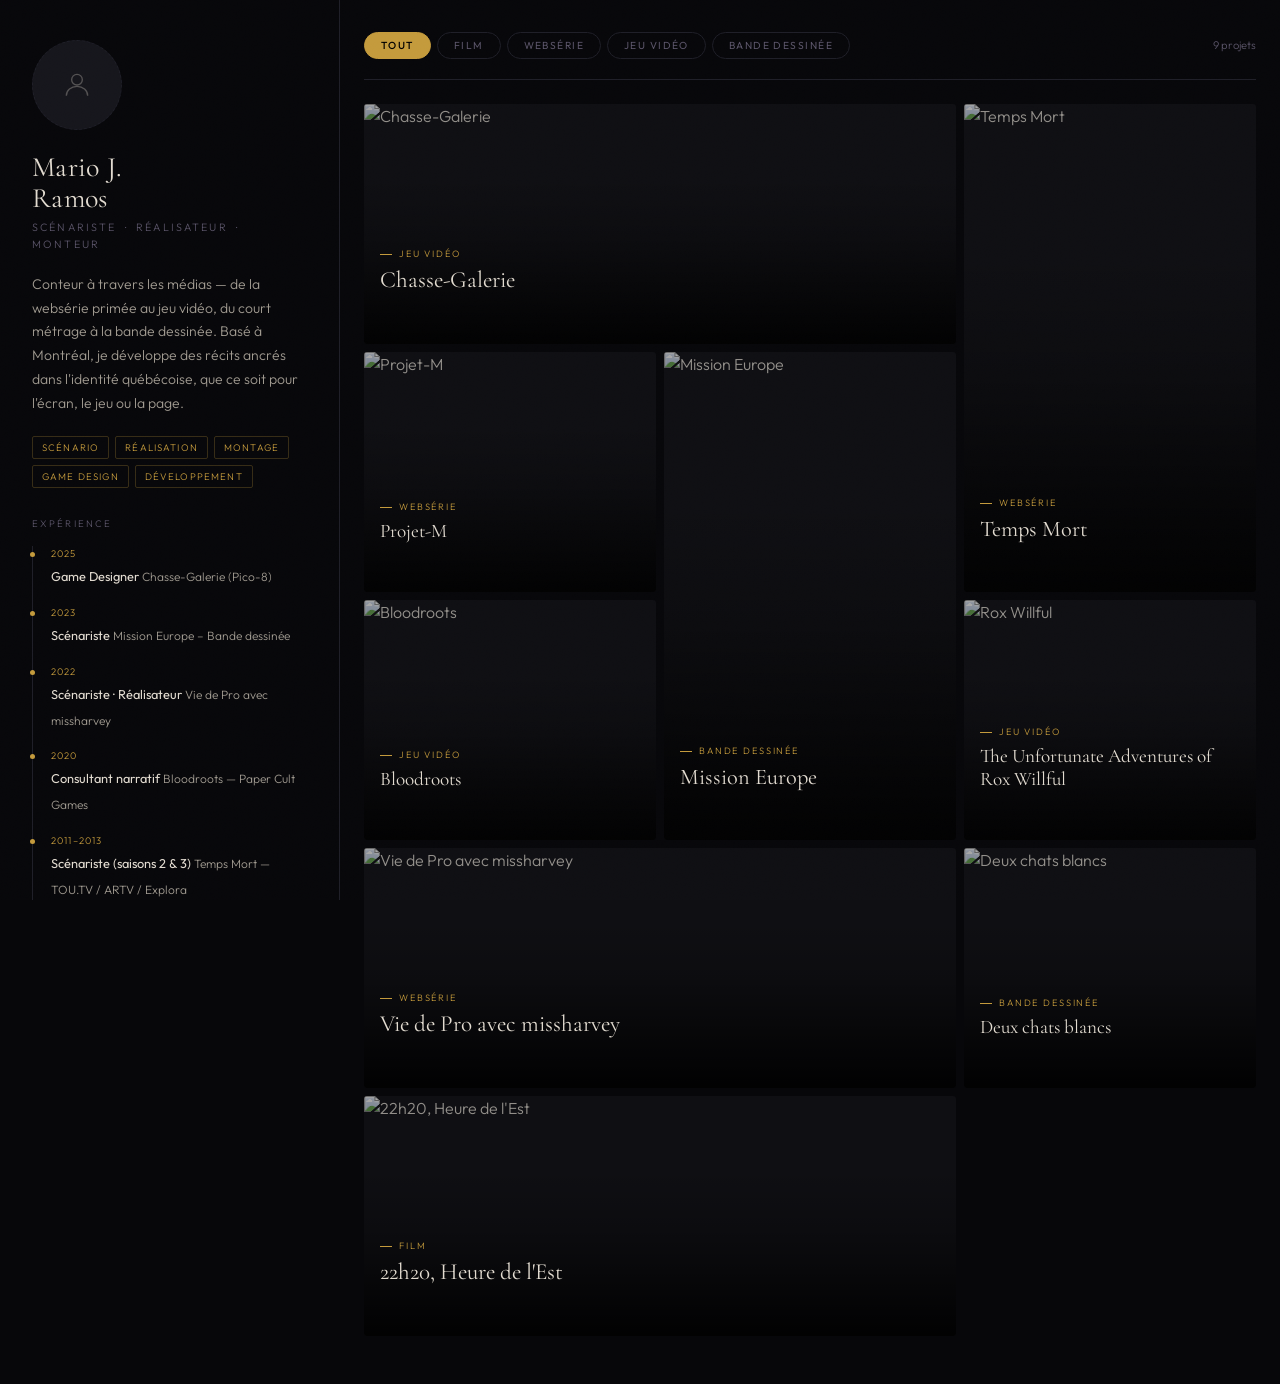
==== index.html @ 407edef1 "Add files via upload" ====
<!DOCTYPE html>
<html lang="fr">
<head>
<meta charset="UTF-8">
<meta name="viewport" content="width=device-width, initial-scale=1.0">
<title>Mario J. Ramos — Scénariste · Réalisateur · Monteur</title>
<link rel="stylesheet" href="style.css">
</head>
<body>

<div class="layout">

  <!-- ══════════════════════════════
       LEFT PANEL — Bio & Resume
  ══════════════════════════════ -->
  <aside class="panel-left">

    <!-- Headshot — replace src with your photo -->
    <!-- <img src="headshot.jpg" alt="Mario J. Ramos" class="headshot"> -->
    <div class="headshot-placeholder" title="Remplacer par votre photo">
      <svg viewBox="0 0 24 24" fill="none" stroke="currentColor" stroke-width="1">
        <circle cx="12" cy="8" r="4"/><path d="M4 20c0-4 3.6-7 8-7s8 3 8 7"/>
      </svg>
    </div>

    <h1 class="panel-name">Mario J.<br>Ramos</h1>
    <p class="panel-title">Scénariste &nbsp;·&nbsp; Réalisateur &nbsp;·&nbsp; Monteur</p>

    <p class="panel-bio">
      <!-- Replace with your own bio text -->
      Conteur à travers les médias — de la websérie primée au jeu vidéo, du court métrage à la bande dessinée. Basé à Montréal, je développe des récits ancrés dans l'identité québécoise, que ce soit pour l'écran, le jeu ou la page.
    </p>

    <div class="disciplines" style="margin-bottom:28px">
      <span class="chip chip-accent">Scénario</span>
      <span class="chip chip-accent">Réalisation</span>
      <span class="chip chip-accent">Montage</span>
      <span class="chip chip-accent">Game Design</span>
      <span class="chip chip-accent">Développement</span>
    </div>

    <!-- Experience -->
    <p class="section-label">Expérience</p>
    <ul class="timeline">
      <li>
        <span class="tl-year">2025</span>
        <span class="tl-role">Game Designer</span>
        <span class="tl-org">Chasse-Galerie (Pico-8)</span>
      </li>
      <li>
        <span class="tl-year">2023</span>
        <span class="tl-role">Scénariste</span>
        <span class="tl-org">Mission Europe – Bande dessinée</span>
      </li>
      <li>
        <span class="tl-year">2022</span>
        <span class="tl-role">Scénariste · Réalisateur</span>
        <span class="tl-org">Vie de Pro avec missharvey</span>
      </li>
      <li>
        <span class="tl-year">2020</span>
        <span class="tl-role">Consultant narratif</span>
        <span class="tl-org">Bloodroots — Paper Cult Games</span>
      </li>
      <li>
        <span class="tl-year">2011–2013</span>
        <span class="tl-role">Scénariste (saisons 2 &amp; 3)</span>
        <span class="tl-org">Temps Mort — TOU.TV / ARTV / Explora</span>
      </li>
      <li>
        <span class="tl-year">2015</span>
        <span class="tl-role">Scénariste · Réalisateur · Monteur</span>
        <span class="tl-org">22h20, Heure de l'Est — court métrage</span>
      </li>
      <li>
        <span class="tl-year">2015</span>
        <span class="tl-role">Scénariste · Réalisateur</span>
        <span class="tl-org">Projet-M — websérie</span>
      </li>
    </ul>

    <!-- Education — add yours if needed -->
    <!-- <p class="section-label">Formation</p>
    <ul class="timeline">
      <li>
        <span class="tl-year">XXXX</span>
        <span class="tl-role">Titre du diplôme</span>
        <span class="tl-org">Nom de l'institution</span>
      </li>
    </ul> -->

    <div class="contact-block">
      <p class="section-label" style="margin-bottom:12px">Contact</p>
      <div class="contact-item">
        <svg class="contact-icon" viewBox="0 0 24 24" fill="none" stroke="currentColor" stroke-width="1.5"><path d="M3 5h18v14H3V5zm0 0l9 8 9-8"/></svg>
        <a href="mailto:mjramos86@gmail.com">mjramos86@gmail.com</a>
      </div>
      <div class="contact-item">
        <svg class="contact-icon" viewBox="0 0 24 24" fill="none" stroke="currentColor" stroke-width="1.5"><path d="M6.62 10.79a15.05 15.05 0 006.59 6.59l2.2-2.2a1 1 0 011.01-.24 11.5 11.5 0 003.6.57 1 1 0 011 1V20a1 1 0 01-1 1A17 17 0 013 4a1 1 0 011-1h3.5a1 1 0 011 1c0 1.25.2 2.45.57 3.6a1 1 0 01-.25 1.01l-2.2 2.18z"/></svg>
        <a href="tel:4383218825">438-321-8825</a>
      </div>
    </div>

  </aside>

  <!-- ══════════════════════════════
       RIGHT PANEL — Projects Grid
  ══════════════════════════════ -->
  <main class="panel-right">

    <!-- Filter bar -->
    <div class="filter-bar">
      <button class="fb active" data-f="all">Tout</button>
      <button class="fb" data-f="film">Film</button>
      <button class="fb" data-f="webserie">Websérie</button>
      <button class="fb" data-f="jeu">Jeu vidéo</button>
      <button class="fb" data-f="bd">Bande dessinée</button>
      <span class="count" id="proj-count">9 projets</span>
    </div>

    <!-- Bento grid -->
    <div class="bento" id="grid">

      <a href="projet/chasse-galerie.html" class="card wide" data-cat="jeu">
        <img src="https://mariojramos.com/wp-content/uploads/2025/03/chasse-galerie.png" alt="Chasse-Galerie" loading="lazy">
        <div class="card-overlay">
          <span class="card-tag">Jeu vidéo</span>
          <h2>Chasse-Galerie</h2>
          <div class="card-roles">
            <span class="chip">Game Designer</span>
          </div>
        </div>
        <span class="card-year">2025</span>
      </a>

      <a href="projet/temps-mort.html" class="card tall" data-cat="webserie">
        <img src="https://mariojramos.com/wp-content/uploads/2015/01/76883_10151271764670090_1441845522_n.jpg" alt="Temps Mort" loading="lazy">
        <div class="card-overlay">
          <span class="card-tag">Websérie</span>
          <h2>Temps Mort</h2>
          <div class="card-roles">
            <span class="chip">Scénariste</span>
          </div>
        </div>
        <span class="card-year">2011–2013</span>
      </a>

      <a href="projet/projet-m.html" class="card" data-cat="webserie">
        <img src="https://mariojramos.com/wp-content/uploads/2015/01/1234352_351280698339808_512749331_n.jpg" alt="Projet-M" loading="lazy">
        <div class="card-overlay">
          <span class="card-tag">Websérie</span>
          <h2>Projet-M</h2>
          <div class="card-roles">
            <span class="chip">Scénariste</span>
            <span class="chip">Réalisateur</span>
          </div>
        </div>
        <span class="card-year">2015</span>
      </a>

      <a href="projet/mission-europe.html" class="card tall" data-cat="bd">
        <img src="https://mariojramos.com/wp-content/uploads/2015/01/capture-d_ecc81cran-2017-01-24-acc80-18-42-40.png" alt="Mission Europe" loading="lazy">
        <div class="card-overlay">
          <span class="card-tag">Bande dessinée</span>
          <h2>Mission Europe</h2>
          <div class="card-roles">
            <span class="chip">Scénariste</span>
          </div>
        </div>
        <span class="card-year">2023</span>
      </a>

      <a href="projet/bloodroots.html" class="card" data-cat="jeu">
        <img src="https://mariojramos.com/wp-content/uploads/2020/04/maxresdefault.jpg" alt="Bloodroots" loading="lazy">
        <div class="card-overlay">
          <span class="card-tag">Jeu vidéo</span>
          <h2>Bloodroots</h2>
          <div class="card-roles">
            <span class="chip">Consultant narratif</span>
          </div>
        </div>
        <span class="card-year">2020</span>
      </a>

      <a href="projet/vie-de-pro.html" class="card wide" data-cat="webserie">
        <img src="https://mariojramos.com/wp-content/uploads/2022/03/vie-de-pro.png" alt="Vie de Pro avec missharvey" loading="lazy">
        <div class="card-overlay">
          <span class="card-tag">Websérie</span>
          <h2>Vie de Pro avec missharvey</h2>
          <div class="card-roles">
            <span class="chip">Scénariste</span>
            <span class="chip">Réalisateur</span>
          </div>
        </div>
        <span class="card-year">2022</span>
      </a>

      <a href="projet/rox-willful.html" class="card" data-cat="jeu">
        <img src="https://mariojramos.com/wp-content/uploads/2016/02/13002570_1077480162325912_2321356132749837090_o.jpg" alt="Rox Willful" loading="lazy">
        <div class="card-overlay">
          <span class="card-tag">Jeu vidéo</span>
          <h2>The Unfortunate Adventures of Rox Willful</h2>
          <div class="card-roles">
            <span class="chip">Scénariste</span>
          </div>
        </div>
        <span class="card-year">2016</span>
      </a>

      <a href="projet/deux-chats-blancs.html" class="card" data-cat="bd">
        <img src="https://mariojramos.com/wp-content/uploads/2015/10/capture-d_ecc81cran-2017-01-24-acc80-19-10-22.png" alt="Deux chats blancs" loading="lazy">
        <div class="card-overlay">
          <span class="card-tag">Bande dessinée</span>
          <h2>Deux chats blancs</h2>
          <div class="card-roles">
            <span class="chip">Scénariste</span>
          </div>
        </div>
        <span class="card-year">2015</span>
      </a>

      <a href="projet/22h20.html" class="card wide" data-cat="film">
        <img src="https://mariojramos.com/wp-content/uploads/2015/01/capture-d_ecc81cran-2017-01-24-acc80-20-22-22.png" alt="22h20, Heure de l'Est" loading="lazy">
        <div class="card-overlay">
          <span class="card-tag">Film</span>
          <h2>22h20, Heure de l'Est</h2>
          <div class="card-roles">
            <span class="chip">Scénariste</span>
            <span class="chip">Réalisateur</span>
            <span class="chip">Monteur</span>
          </div>
        </div>
        <span class="card-year">2013</span>
      </a>

    </div><!-- /bento -->
  </main>

</div><!-- /layout -->

<script>
  const btns = document.querySelectorAll('.fb');
  const cards = document.querySelectorAll('.card');
  const countEl = document.getElementById('proj-count');

  btns.forEach(btn => {
    btn.addEventListener('click', () => {
      btns.forEach(b => b.classList.remove('active'));
      btn.classList.add('active');
      const f = btn.dataset.f;
      let visible = 0;
      cards.forEach(c => {
        const show = f === 'all' || c.dataset.cat === f;
        c.classList.toggle('hidden', !show);
        if (show) visible++;
      });
      countEl.textContent = visible + ' projet' + (visible > 1 ? 's' : '');
    });
  });
</script>

</body>
</html>
---- style.css ----
/* ─────────────────────────────────────────
   Mario J. Ramos — Portfolio
   style.css
───────────────────────────────────────── */

@import url('https://fonts.googleapis.com/css2?family=Cormorant+Garamond:ital,wght@0,300;0,400;0,600;1,300;1,400&family=Outfit:wght@200;300;400;500&display=swap');

*, *::before, *::after { margin: 0; padding: 0; box-sizing: border-box; }

:root {
  --bg:         #07070a;
  --surface:    #0f0f13;
  --surface2:   #16161c;
  --border:     #1f1f28;
  --text:       #e2dbd0;
  --text-dim:   #a09a90;
  --muted:      #5a5468;
  --accent:     #c49a3c;
  --accent-dim: rgba(196,154,60,.25);
  --accent-glow:rgba(196,154,60,.08);

  --serif:  'Cormorant Garamond', Georgia, serif;
  --sans:   'Outfit', system-ui, sans-serif;

  --ease-out: cubic-bezier(.16,1,.3,1);
}

html { font-size: 16px; scroll-behavior: smooth; }

body {
  background: var(--bg);
  color: var(--text);
  font-family: var(--sans);
  font-weight: 300;
  line-height: 1.6;
  -webkit-font-smoothing: antialiased;
  overflow-x: hidden;
}

/* Grain overlay */
body::after {
  content: '';
  position: fixed; inset: 0;
  pointer-events: none; z-index: 999;
  background-image: url("data:image/svg+xml,%3Csvg xmlns='http://www.w3.org/2000/svg' width='300' height='300'%3E%3Cfilter id='n'%3E%3CfeTurbulence type='fractalNoise' baseFrequency='.75' numOctaves='4' stitchTiles='stitch'/%3E%3C/filter%3E%3Crect width='300' height='300' filter='url(%23n)' opacity='1'/%3E%3C/svg%3E");
  opacity: .035;
  mix-blend-mode: overlay;
}

a { color: inherit; text-decoration: none; }
img { display: block; max-width: 100%; }

/* ──── TYPOGRAPHY ──── */
h1, h2, h3 { font-family: var(--serif); font-weight: 400; line-height: 1.15; }

.label {
  font-size: .62rem;
  letter-spacing: .2em;
  text-transform: uppercase;
  color: var(--muted);
}
.label-accent {
  font-size: .62rem;
  letter-spacing: .18em;
  text-transform: uppercase;
  color: var(--accent);
}

/* ──── SCROLLBAR ──── */
::-webkit-scrollbar { width: 4px; }
::-webkit-scrollbar-track { background: var(--bg); }
::-webkit-scrollbar-thumb { background: var(--border); border-radius: 2px; }

/* ──── CHIP / TAG ──── */
.chip {
  display: inline-block;
  padding: 3px 9px;
  border: 1px solid var(--border);
  border-radius: 2px;
  font-size: .6rem;
  letter-spacing: .12em;
  text-transform: uppercase;
  color: var(--text-dim);
}
.chip-accent {
  border-color: var(--accent-dim);
  color: var(--accent);
}

/* ──── LINE SEPARATOR ──── */
.sep {
  width: 32px; height: 1px;
  background: var(--accent);
  margin: 18px 0;
}

/* ──── BUTTON ──── */
.btn {
  display: inline-flex; align-items: center; gap: 8px;
  padding: 10px 20px;
  border: 1px solid var(--border);
  border-radius: 2px;
  font-family: var(--sans); font-size: .7rem;
  letter-spacing: .14em; text-transform: uppercase;
  color: var(--text-dim);
  background: transparent;
  cursor: pointer;
  transition: border-color .2s, color .2s, background .2s;
}
.btn:hover {
  border-color: var(--accent-dim);
  color: var(--text);
  background: var(--accent-glow);
}
.btn-filled {
  background: var(--accent);
  border-color: var(--accent);
  color: #000;
  font-weight: 500;
}
.btn-filled:hover {
  background: #d4aa44;
  border-color: #d4aa44;
  color: #000;
}

/* ──── ANIMATIONS ──── */
@keyframes fadeUp {
  from { opacity: 0; transform: translateY(16px); }
  to   { opacity: 1; transform: translateY(0); }
}
@keyframes fadeIn {
  from { opacity: 0; }
  to   { opacity: 1; }
}

/* ════════════════════════════════════════
   INDEX PAGE — SPLIT LAYOUT
════════════════════════════════════════ */

.layout {
  display: grid;
  grid-template-columns: 340px 1fr;
  min-height: 100vh;
}

/* ── LEFT PANEL ── */
.panel-left {
  position: sticky; top: 0; height: 100vh;
  overflow-y: auto;
  border-right: 1px solid var(--border);
  display: flex; flex-direction: column;
  padding: 40px 32px;
  animation: fadeIn .6s ease both;
}
.panel-left::-webkit-scrollbar { width: 0; }

.headshot {
  width: 90px; height: 90px;
  border-radius: 50%;
  object-fit: cover;
  border: 1px solid var(--border);
  margin-bottom: 22px;
  background: var(--surface2);
}
.headshot-placeholder {
  width: 90px; height: 90px;
  border-radius: 50%;
  border: 1px dashed var(--border);
  margin-bottom: 22px;
  background: var(--surface2);
  display: flex; align-items: center; justify-content: center;
  flex-shrink: 0;
}
.headshot-placeholder svg { width: 32px; height: 32px; opacity: .3; }

.panel-name {
  font-family: var(--serif);
  font-size: 1.75rem;
  font-weight: 400;
  letter-spacing: .01em;
  line-height: 1.1;
  color: var(--text);
}
.panel-title {
  font-size: .67rem;
  letter-spacing: .2em;
  text-transform: uppercase;
  color: var(--muted);
  margin-top: 5px;
  margin-bottom: 20px;
}

.panel-bio {
  font-size: .875rem;
  color: var(--text-dim);
  line-height: 1.7;
  margin-bottom: 20px;
}

/* Disciplines */
.disciplines {
  display: flex; flex-wrap: wrap; gap: 6px;
  margin-bottom: 24px;
}

/* Experience timeline */
.section-label {
  font-size: .6rem;
  letter-spacing: .22em;
  text-transform: uppercase;
  color: var(--muted);
  margin-bottom: 14px;
}
.timeline { list-style: none; margin-bottom: 28px; }
.timeline li {
  position: relative;
  padding-left: 18px;
  padding-bottom: 16px;
  border-left: 1px solid var(--border);
}
.timeline li:last-child { padding-bottom: 0; border-left-color: transparent; }
.timeline li::before {
  content: '';
  position: absolute; left: -3px; top: 6px;
  width: 5px; height: 5px;
  border-radius: 50%;
  background: var(--accent);
}
.tl-year {
  font-size: .6rem; letter-spacing: .12em;
  color: var(--accent); text-transform: uppercase;
  display: block; margin-bottom: 2px;
}
.tl-role {
  font-size: .8rem;
  color: var(--text);
  font-weight: 400;
}
.tl-org {
  font-size: .75rem;
  color: var(--text-dim);
}

/* Contact */
.contact-block { margin-top: auto; padding-top: 24px; }
.contact-item {
  display: flex; align-items: center; gap: 8px;
  font-size: .78rem;
  color: var(--text-dim);
  margin-bottom: 8px;
}
.contact-item a { transition: color .2s; }
.contact-item a:hover { color: var(--accent); }
.contact-icon { width: 14px; height: 14px; opacity: .5; flex-shrink: 0; }

/* ── RIGHT PANEL ── */
.panel-right {
  padding: 32px 24px 48px;
  animation: fadeIn .6s .1s ease both;
}

/* Filter bar */
.filter-bar {
  display: flex; flex-wrap: wrap; gap: 6px;
  margin-bottom: 24px;
  padding-bottom: 20px;
  border-bottom: 1px solid var(--border);
}
.filter-bar .count {
  margin-left: auto;
  font-size: .7rem;
  color: var(--muted);
  align-self: center;
}

.fb {
  padding: 6px 16px;
  border-radius: 100px;
  border: 1px solid var(--border);
  background: transparent;
  color: var(--muted);
  font-family: var(--sans); font-size: .64rem;
  font-weight: 400;
  letter-spacing: .14em; text-transform: uppercase;
  cursor: pointer;
  transition: all .2s ease;
}
.fb:hover { border-color: var(--accent-dim); color: var(--text); }
.fb.active {
  background: var(--accent);
  border-color: var(--accent);
  color: #000; font-weight: 500;
}

/* Bento grid */
.bento {
  display: grid;
  grid-template-columns: repeat(3, 1fr);
  grid-auto-rows: 240px;
  gap: 8px;
  grid-auto-flow: dense;
}

/* Cards */
.card {
  position: relative; overflow: hidden;
  border-radius: 3px;
  background: var(--surface);
  display: block;
  cursor: pointer;
  transition: box-shadow .3s ease;
  animation: fadeUp .5s var(--ease-out) both;
}
.card:hover { box-shadow: 0 0 0 1px var(--accent-dim); }
.card.wide  { grid-column: span 2; }
.card.tall  { grid-row: span 2; }
.card.hidden { display: none !important; }

.card img {
  width: 100%; height: 100%; object-fit: cover;
  transition: transform .65s var(--ease-out), filter .4s ease;
  filter: brightness(.65) saturate(.7);
}
.card:hover img { transform: scale(1.06); filter: brightness(.42) saturate(.55); }

.card-overlay {
  position: absolute; inset: 0;
  background: linear-gradient(to top, rgba(0,0,0,.9) 0%, rgba(0,0,0,.2) 45%, transparent 70%);
  display: flex; flex-direction: column; justify-content: flex-end;
  padding: 18px 16px;
}

.card-tag {
  display: inline-flex; align-items: center; gap: 7px;
  font-size: .58rem; letter-spacing: .2em; text-transform: uppercase;
  color: var(--accent); margin-bottom: 5px;
}
.card-tag::before {
  content: ''; width: 12px; height: 1px;
  background: var(--accent); flex-shrink: 0;
}

.card h2 {
  font-size: 1.2rem; font-weight: 400;
  color: var(--text); line-height: 1.2;
}
.card.wide h2 { font-size: 1.45rem; }
.card.tall h2 { font-size: 1.4rem; }

.card-roles {
  margin-top: 8px; display: flex; flex-wrap: wrap; gap: 4px;
  opacity: 0; transform: translateY(6px);
  transition: opacity .25s ease, transform .25s ease;
}
.card:hover .card-roles { opacity: 1; transform: translateY(0); }

.card-year {
  position: absolute; top: 12px; right: 12px;
  font-size: .6rem; letter-spacing: .1em;
  color: var(--muted);
  opacity: 0; transition: opacity .25s ease;
}
.card:hover .card-year { opacity: 1; }

/* stagger delays */
.card:nth-child(1)  { animation-delay: .04s }
.card:nth-child(2)  { animation-delay: .09s }
.card:nth-child(3)  { animation-delay: .13s }
.card:nth-child(4)  { animation-delay: .17s }
.card:nth-child(5)  { animation-delay: .21s }
.card:nth-child(6)  { animation-delay: .25s }
.card:nth-child(7)  { animation-delay: .29s }
.card:nth-child(8)  { animation-delay: .33s }
.card:nth-child(9)  { animation-delay: .37s }


/* ════════════════════════════════════════
   PROJET DETAIL PAGE
════════════════════════════════════════ */

.detail-header {
  position: sticky; top: 0; z-index: 10;
  padding: 16px 40px;
  display: flex; align-items: center; gap: 16px;
  background: rgba(7,7,10,.92); backdrop-filter: blur(16px);
  border-bottom: 1px solid var(--border);
}
.back-btn {
  display: inline-flex; align-items: center; gap: 7px;
  font-size: .65rem; letter-spacing: .16em; text-transform: uppercase;
  color: var(--muted);
  transition: color .2s;
}
.back-btn:hover { color: var(--accent); }
.back-btn svg { width: 14px; height: 14px; }

.detail-site-name {
  font-family: var(--serif);
  font-size: 1rem; font-weight: 400;
  color: var(--text-dim);
}

.detail-body {
  max-width: 900px;
  margin: 0 auto;
  padding: 56px 40px 80px;
  animation: fadeUp .5s var(--ease-out) both;
}

/* Hero image */
.detail-hero {
  width: 100%; aspect-ratio: 16/7;
  object-fit: cover;
  border-radius: 3px;
  margin-bottom: 36px;
  border: 1px solid var(--border);
  filter: brightness(.85);
}

.detail-meta {
  display: flex; flex-wrap: wrap; align-items: flex-start;
  justify-content: space-between; gap: 16px;
  margin-bottom: 28px;
}
.detail-meta-left {}
.detail-category {
  display: inline-flex; align-items: center; gap: 7px;
  font-size: .62rem; letter-spacing: .2em; text-transform: uppercase;
  color: var(--accent); margin-bottom: 8px;
}
.detail-category::before {
  content: ''; width: 14px; height: 1px;
  background: var(--accent);
}
.detail-title {
  font-size: 2.6rem; font-weight: 400;
  color: var(--text); line-height: 1.05;
  margin-bottom: 12px;
}
.detail-roles { display: flex; flex-wrap: wrap; gap: 6px; }

.detail-year {
  font-family: var(--serif);
  font-size: 3rem; font-weight: 300;
  color: var(--muted); line-height: 1;
  flex-shrink: 0;
}

.sep { width: 40px; height: 1px; background: var(--border); margin: 28px 0; }

.detail-description {
  font-size: 1.05rem;
  color: var(--text-dim);
  line-height: 1.8;
  max-width: 680px;
  margin-bottom: 36px;
}

/* Video embed */
.video-wrap {
  position: relative;
  width: 100%; padding-top: 56.25%; /* 16:9 */
  background: var(--surface);
  border-radius: 3px;
  border: 1px solid var(--border);
  overflow: hidden;
  margin-bottom: 36px;
}
.video-wrap iframe {
  position: absolute; inset: 0;
  width: 100%; height: 100%;
  border: 0;
}
.video-placeholder {
  position: absolute; inset: 0;
  display: flex; flex-direction: column;
  align-items: center; justify-content: center; gap: 12px;
  color: var(--muted);
}
.video-placeholder .play-icon {
  width: 52px; height: 52px;
  border: 1px solid var(--border);
  border-radius: 50%;
  display: flex; align-items: center; justify-content: center;
  opacity: .5;
}
.video-placeholder p {
  font-size: .7rem; letter-spacing: .12em;
  text-transform: uppercase;
}

/* Awards / festivals */
.awards-section { margin-bottom: 36px; }
.awards-section h3 {
  font-size: .62rem; letter-spacing: .2em; text-transform: uppercase;
  color: var(--muted); margin-bottom: 14px;
}
.awards-list { list-style: none; }
.awards-list li {
  display: flex; align-items: baseline; gap: 10px;
  padding: 9px 0;
  border-bottom: 1px solid var(--border);
  font-size: .82rem; color: var(--text-dim);
}
.awards-list li:first-child { border-top: 1px solid var(--border); }
.award-badge {
  font-size: .6rem; letter-spacing: .1em; text-transform: uppercase;
  padding: 2px 6px; border-radius: 2px;
  background: var(--accent-dim);
  color: var(--accent);
  flex-shrink: 0;
}

/* Prev / next nav */
.proj-nav {
  display: flex; justify-content: space-between;
  padding-top: 32px;
  border-top: 1px solid var(--border);
  margin-top: 48px;
  gap: 16px;
}
.proj-nav-item {
  display: flex; flex-direction: column; gap: 5px;
  max-width: 45%;
}
.proj-nav-item.right { text-align: right; align-items: flex-end; }
.proj-nav-label {
  font-size: .6rem; letter-spacing: .2em; text-transform: uppercase;
  color: var(--muted);
}
.proj-nav-title {
  font-family: var(--serif);
  font-size: 1.1rem;
  color: var(--text-dim);
  transition: color .2s;
}
.proj-nav-item:hover .proj-nav-title { color: var(--accent); }

/* ════════════════════════════════════════
   RESPONSIVE
════════════════════════════════════════ */

@media (max-width: 1100px) {
  .bento { grid-template-columns: repeat(2,1fr); }
  .card.wide { grid-column: span 2; }
}

@media (max-width: 860px) {
  .layout { grid-template-columns: 1fr; }
  .panel-left {
    position: static; height: auto;
    border-right: none;
    border-bottom: 1px solid var(--border);
    padding: 28px 20px;
  }
  .contact-block { margin-top: 24px; }
  .panel-right { padding: 20px 16px 40px; }
  .bento { grid-template-columns: repeat(2,1fr); grid-auto-rows: 200px; }
}

@media (max-width: 540px) {
  .bento { grid-template-columns: 1fr; grid-auto-rows: 240px; }
  .card.wide, .card.tall { grid-column: span 1; grid-row: span 1; }
  .detail-body { padding: 32px 20px 60px; }
  .detail-title { font-size: 2rem; }
}
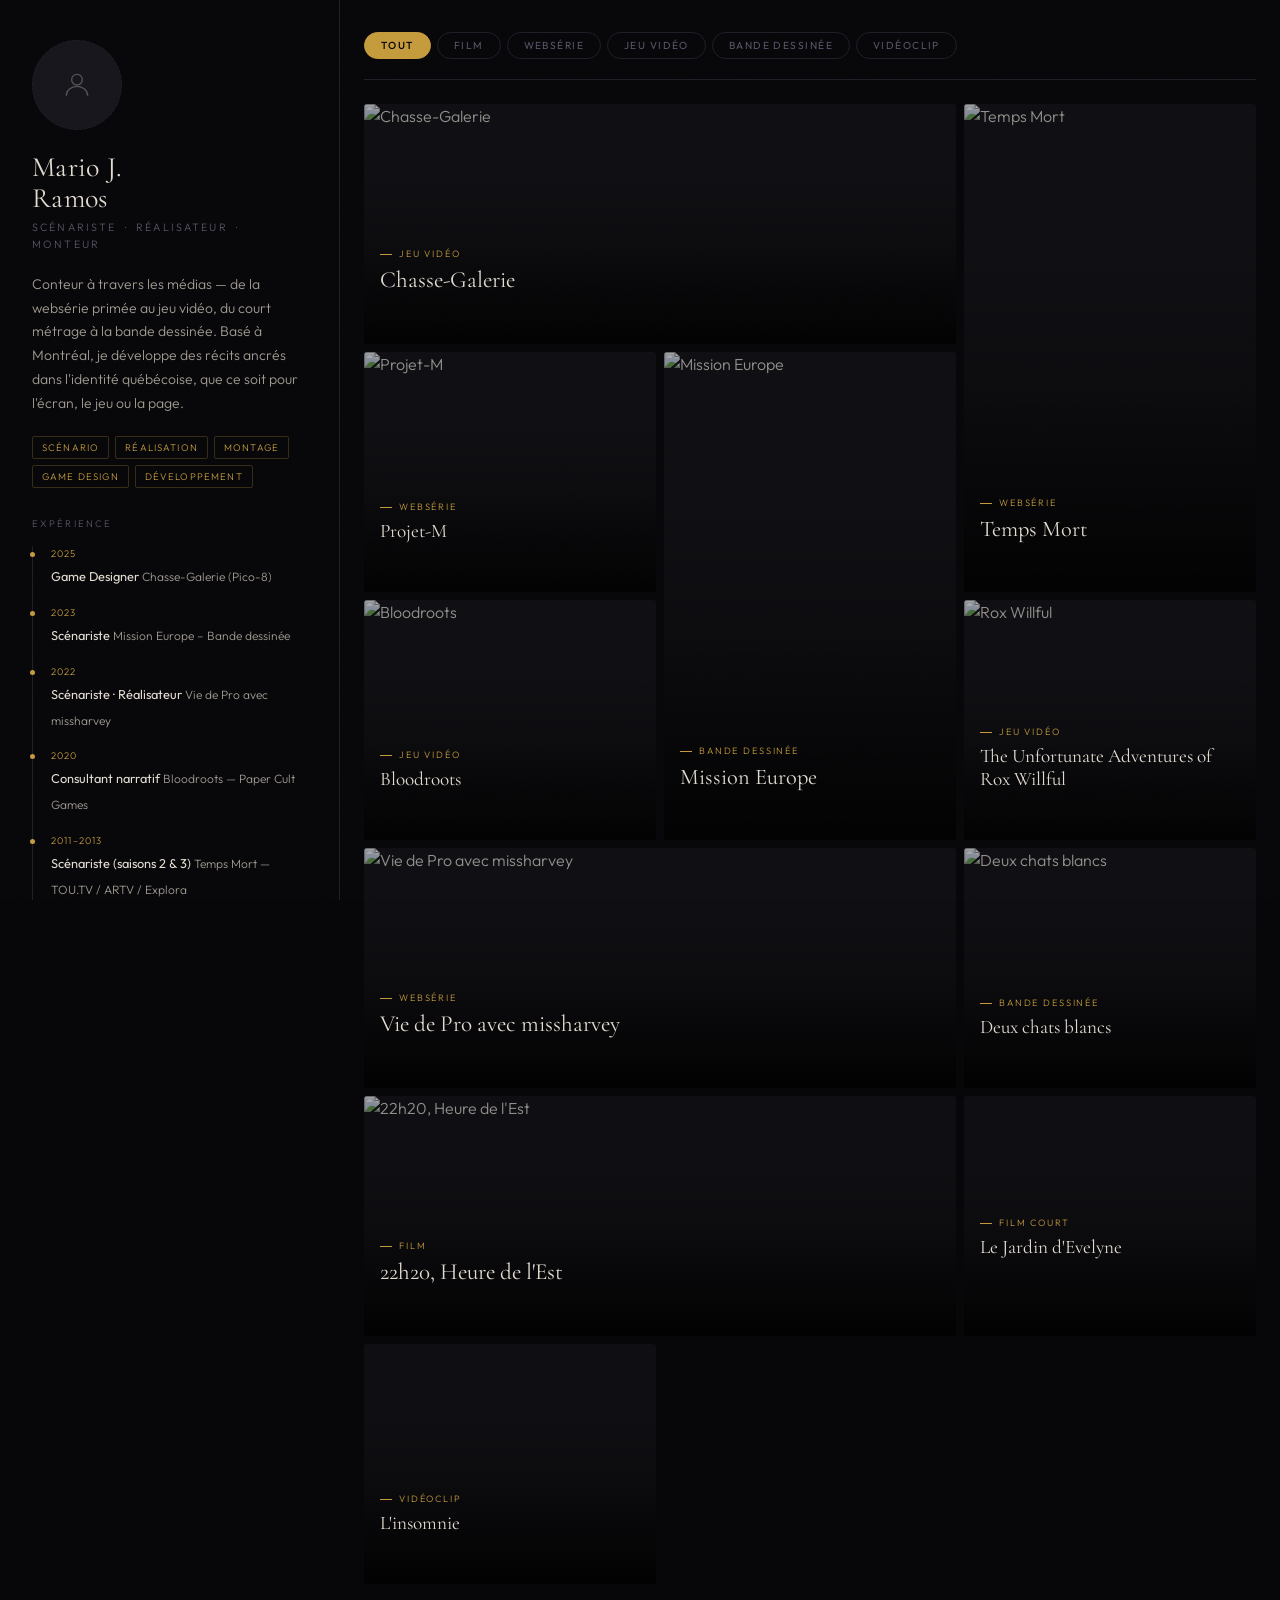
==== commit dc7c5c10: "Update index.html" ====
--- a/index.html
+++ b/index.html
@@ -27,7 +27,6 @@
     <p class="panel-title">Scénariste &nbsp;·&nbsp; Réalisateur &nbsp;·&nbsp; Monteur</p>
 
     <p class="panel-bio">
-      <!-- Replace with your own bio text -->
       Conteur à travers les médias — de la websérie primée au jeu vidéo, du court métrage à la bande dessinée. Basé à Montréal, je développe des récits ancrés dans l'identité québécoise, que ce soit pour l'écran, le jeu ou la page.
     </p>
 
@@ -39,7 +38,6 @@
       <span class="chip chip-accent">Développement</span>
     </div>
 
-    <!-- Experience -->
     <p class="section-label">Expérience</p>
     <ul class="timeline">
       <li>
@@ -78,16 +76,6 @@
         <span class="tl-org">Projet-M — websérie</span>
       </li>
     </ul>
-
-    <!-- Education — add yours if needed -->
-    <!-- <p class="section-label">Formation</p>
-    <ul class="timeline">
-      <li>
-        <span class="tl-year">XXXX</span>
-        <span class="tl-role">Titre du diplôme</span>
-        <span class="tl-org">Nom de l'institution</span>
-      </li>
-    </ul> -->
 
     <div class="contact-block">
       <p class="section-label" style="margin-bottom:12px">Contact</p>
@@ -108,20 +96,18 @@
   ══════════════════════════════ -->
   <main class="panel-right">
 
-    <!-- Filter bar -->
     <div class="filter-bar">
       <button class="fb active" data-f="all">Tout</button>
       <button class="fb" data-f="film">Film</button>
       <button class="fb" data-f="webserie">Websérie</button>
       <button class="fb" data-f="jeu">Jeu vidéo</button>
       <button class="fb" data-f="bd">Bande dessinée</button>
-      <span class="count" id="proj-count">9 projets</span>
-    </div>
-
-    <!-- Bento grid -->
+      <button class="fb" data-f="videoclip">Vidéoclip</button>
+    </div>
+
     <div class="bento" id="grid">
 
-      <a href="projet/chasse-galerie.html" class="card wide" data-cat="jeu">
+      <a href="chasse-galerie.html" class="card wide" data-cat="jeu">
         <img src="https://mariojramos.com/wp-content/uploads/2025/03/chasse-galerie.png" alt="Chasse-Galerie" loading="lazy">
         <div class="card-overlay">
           <span class="card-tag">Jeu vidéo</span>
@@ -133,7 +119,7 @@
         <span class="card-year">2025</span>
       </a>
 
-      <a href="projet/temps-mort.html" class="card tall" data-cat="webserie">
+      <a href="temps-mort.html" class="card tall" data-cat="webserie">
         <img src="https://mariojramos.com/wp-content/uploads/2015/01/76883_10151271764670090_1441845522_n.jpg" alt="Temps Mort" loading="lazy">
         <div class="card-overlay">
           <span class="card-tag">Websérie</span>
@@ -145,7 +131,7 @@
         <span class="card-year">2011–2013</span>
       </a>
 
-      <a href="projet/projet-m.html" class="card" data-cat="webserie">
+      <a href="projet-m.html" class="card" data-cat="webserie">
         <img src="https://mariojramos.com/wp-content/uploads/2015/01/1234352_351280698339808_512749331_n.jpg" alt="Projet-M" loading="lazy">
         <div class="card-overlay">
           <span class="card-tag">Websérie</span>
@@ -158,7 +144,7 @@
         <span class="card-year">2015</span>
       </a>
 
-      <a href="projet/mission-europe.html" class="card tall" data-cat="bd">
+      <a href="mission-europe.html" class="card tall" data-cat="bd">
         <img src="https://mariojramos.com/wp-content/uploads/2015/01/capture-d_ecc81cran-2017-01-24-acc80-18-42-40.png" alt="Mission Europe" loading="lazy">
         <div class="card-overlay">
           <span class="card-tag">Bande dessinée</span>
@@ -170,7 +156,7 @@
         <span class="card-year">2023</span>
       </a>
 
-      <a href="projet/bloodroots.html" class="card" data-cat="jeu">
+      <a href="bloodroots.html" class="card" data-cat="jeu">
         <img src="https://mariojramos.com/wp-content/uploads/2020/04/maxresdefault.jpg" alt="Bloodroots" loading="lazy">
         <div class="card-overlay">
           <span class="card-tag">Jeu vidéo</span>
@@ -182,7 +168,7 @@
         <span class="card-year">2020</span>
       </a>
 
-      <a href="projet/vie-de-pro.html" class="card wide" data-cat="webserie">
+      <a href="vie-de-pro.html" class="card wide" data-cat="webserie">
         <img src="https://mariojramos.com/wp-content/uploads/2022/03/vie-de-pro.png" alt="Vie de Pro avec missharvey" loading="lazy">
         <div class="card-overlay">
           <span class="card-tag">Websérie</span>
@@ -195,7 +181,7 @@
         <span class="card-year">2022</span>
       </a>
 
-      <a href="projet/rox-willful.html" class="card" data-cat="jeu">
+      <a href="rox-willful.html" class="card" data-cat="jeu">
         <img src="https://mariojramos.com/wp-content/uploads/2016/02/13002570_1077480162325912_2321356132749837090_o.jpg" alt="Rox Willful" loading="lazy">
         <div class="card-overlay">
           <span class="card-tag">Jeu vidéo</span>
@@ -207,7 +193,7 @@
         <span class="card-year">2016</span>
       </a>
 
-      <a href="projet/deux-chats-blancs.html" class="card" data-cat="bd">
+      <a href="deux-chats-blancs.html" class="card" data-cat="bd">
         <img src="https://mariojramos.com/wp-content/uploads/2015/10/capture-d_ecc81cran-2017-01-24-acc80-19-10-22.png" alt="Deux chats blancs" loading="lazy">
         <div class="card-overlay">
           <span class="card-tag">Bande dessinée</span>
@@ -219,7 +205,7 @@
         <span class="card-year">2015</span>
       </a>
 
-      <a href="projet/22h20.html" class="card wide" data-cat="film">
+      <a href="22h20.html" class="card wide" data-cat="film">
         <img src="https://mariojramos.com/wp-content/uploads/2015/01/capture-d_ecc81cran-2017-01-24-acc80-20-22-22.png" alt="22h20, Heure de l'Est" loading="lazy">
         <div class="card-overlay">
           <span class="card-tag">Film</span>
@@ -233,10 +219,37 @@
         <span class="card-year">2013</span>
       </a>
 
-    </div><!-- /bento -->
+      <a href="le-jardin-develyne.html" class="card" data-cat="film">
+  <!-- <img src="le-jardin-develyne.jpg" alt="Le Jardin d'Evelyne" loading="lazy"> -->
+  <div class="card-overlay">
+    <span class="card-tag">Film court</span>
+    <h2>Le Jardin d'Evelyne</h2>
+    <div class="card-roles">
+      <span class="chip">Co-scénariste</span>
+      <span class="chip">Co-réalisateur</span>
+      <span class="chip">Monteur</span>
+    </div>
+  </div>
+  <span class="card-year">2013</span>
+</a>
+
+<a href="linsomnie.html" class="card" data-cat="videoclip">
+  <!-- <img src="linsomnie.jpg" alt="L'insomnie" loading="lazy"> -->
+  <div class="card-overlay">
+    <span class="card-tag">Vidéoclip</span>
+    <h2>L'insomnie</h2>
+    <div class="card-roles">
+      <span class="chip">Scénariste</span>
+      <span class="chip">Réalisateur</span>
+    </div>
+  </div>
+  <span class="card-year">2014</span>
+</a>
+
+    </div>
   </main>
 
-</div><!-- /layout -->
+</div>
 
 <script>
   const btns = document.querySelectorAll('.fb');
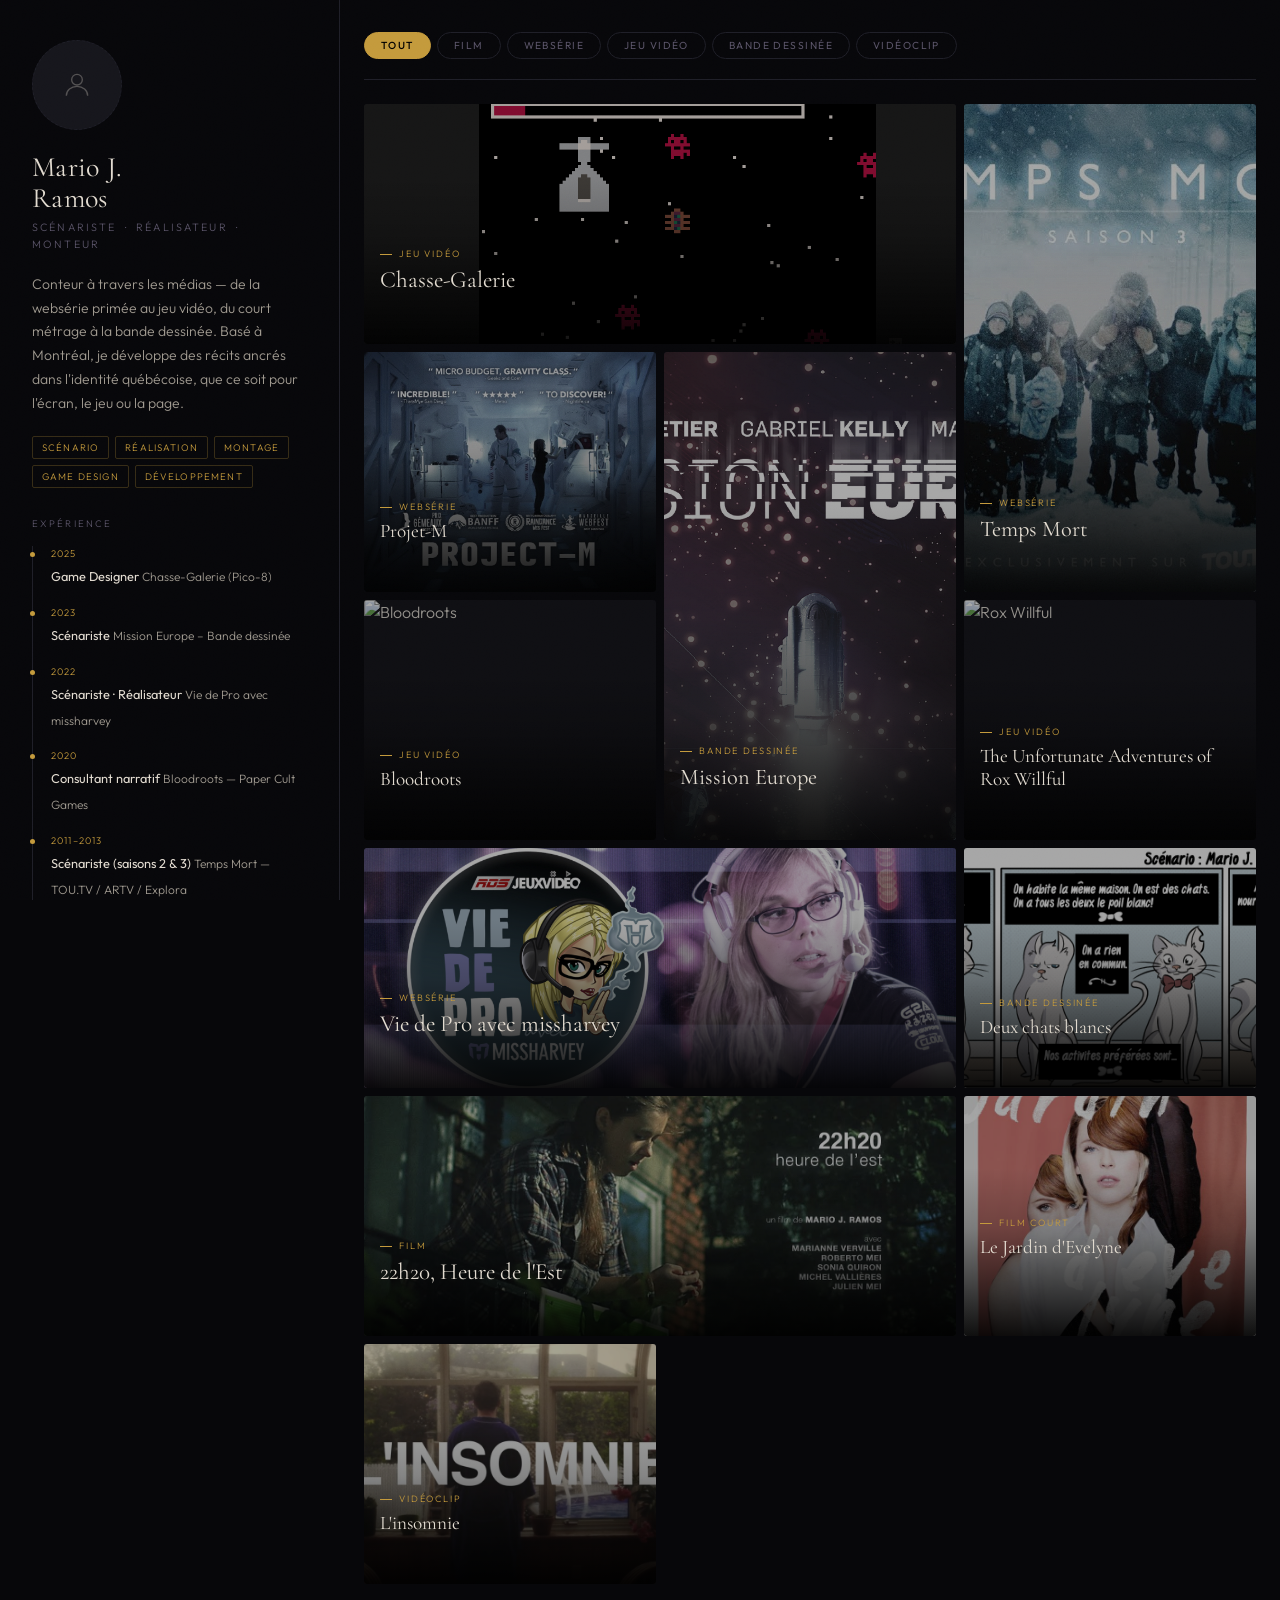
==== commit d1bb4735: "Récupérer images, vidéos et textes des projets depuis mariojramos.com Les anciennes fiches de portfo" ====
--- a/index.html
+++ b/index.html
@@ -108,7 +108,7 @@
     <div class="bento" id="grid">
 
       <a href="chasse-galerie.html" class="card wide" data-cat="jeu">
-        <img src="https://mariojramos.com/wp-content/uploads/2025/03/chasse-galerie.png" alt="Chasse-Galerie" loading="lazy">
+        <img src="images/chasse-galerie.png" alt="Chasse-Galerie" loading="lazy">
         <div class="card-overlay">
           <span class="card-tag">Jeu vidéo</span>
           <h2>Chasse-Galerie</h2>
@@ -120,7 +120,7 @@
       </a>
 
       <a href="temps-mort.html" class="card tall" data-cat="webserie">
-        <img src="https://mariojramos.com/wp-content/uploads/2015/01/76883_10151271764670090_1441845522_n.jpg" alt="Temps Mort" loading="lazy">
+        <img src="images/temps-mort.jpg" alt="Temps Mort" loading="lazy">
         <div class="card-overlay">
           <span class="card-tag">Websérie</span>
           <h2>Temps Mort</h2>
@@ -132,7 +132,7 @@
       </a>
 
       <a href="projet-m.html" class="card" data-cat="webserie">
-        <img src="https://mariojramos.com/wp-content/uploads/2015/01/1234352_351280698339808_512749331_n.jpg" alt="Projet-M" loading="lazy">
+        <img src="images/projet-m.jpg" alt="Projet-M" loading="lazy">
         <div class="card-overlay">
           <span class="card-tag">Websérie</span>
           <h2>Projet-M</h2>
@@ -145,7 +145,7 @@
       </a>
 
       <a href="mission-europe.html" class="card tall" data-cat="bd">
-        <img src="https://mariojramos.com/wp-content/uploads/2015/01/capture-d_ecc81cran-2017-01-24-acc80-18-42-40.png" alt="Mission Europe" loading="lazy">
+        <img src="images/mission-europe.png" alt="Mission Europe" loading="lazy">
         <div class="card-overlay">
           <span class="card-tag">Bande dessinée</span>
           <h2>Mission Europe</h2>
@@ -169,7 +169,7 @@
       </a>
 
       <a href="vie-de-pro.html" class="card wide" data-cat="webserie">
-        <img src="https://mariojramos.com/wp-content/uploads/2022/03/vie-de-pro.png" alt="Vie de Pro avec missharvey" loading="lazy">
+        <img src="images/vie-de-pro.png" alt="Vie de Pro avec missharvey" loading="lazy">
         <div class="card-overlay">
           <span class="card-tag">Websérie</span>
           <h2>Vie de Pro avec missharvey</h2>
@@ -194,7 +194,7 @@
       </a>
 
       <a href="deux-chats-blancs.html" class="card" data-cat="bd">
-        <img src="https://mariojramos.com/wp-content/uploads/2015/10/capture-d_ecc81cran-2017-01-24-acc80-19-10-22.png" alt="Deux chats blancs" loading="lazy">
+        <img src="images/deux-chats-blancs.png" alt="Deux chats blancs" loading="lazy">
         <div class="card-overlay">
           <span class="card-tag">Bande dessinée</span>
           <h2>Deux chats blancs</h2>
@@ -206,7 +206,7 @@
       </a>
 
       <a href="22h20.html" class="card wide" data-cat="film">
-        <img src="https://mariojramos.com/wp-content/uploads/2015/01/capture-d_ecc81cran-2017-01-24-acc80-20-22-22.png" alt="22h20, Heure de l'Est" loading="lazy">
+        <img src="images/22h20.jpg" alt="22h20, Heure de l'Est" loading="lazy">
         <div class="card-overlay">
           <span class="card-tag">Film</span>
           <h2>22h20, Heure de l'Est</h2>
@@ -220,7 +220,7 @@
       </a>
 
       <a href="le-jardin-develyne.html" class="card" data-cat="film">
-  <!-- <img src="le-jardin-develyne.jpg" alt="Le Jardin d'Evelyne" loading="lazy"> -->
+  <img src="images/le-jardin-develyne.jpg" alt="Le Jardin d'Evelyne" loading="lazy">
   <div class="card-overlay">
     <span class="card-tag">Film court</span>
     <h2>Le Jardin d'Evelyne</h2>
@@ -234,7 +234,7 @@
 </a>
 
 <a href="linsomnie.html" class="card" data-cat="videoclip">
-  <!-- <img src="linsomnie.jpg" alt="L'insomnie" loading="lazy"> -->
+  <img src="images/linsomnie.png" alt="L'insomnie" loading="lazy">
   <div class="card-overlay">
     <span class="card-tag">Vidéoclip</span>
     <h2>L'insomnie</h2>
